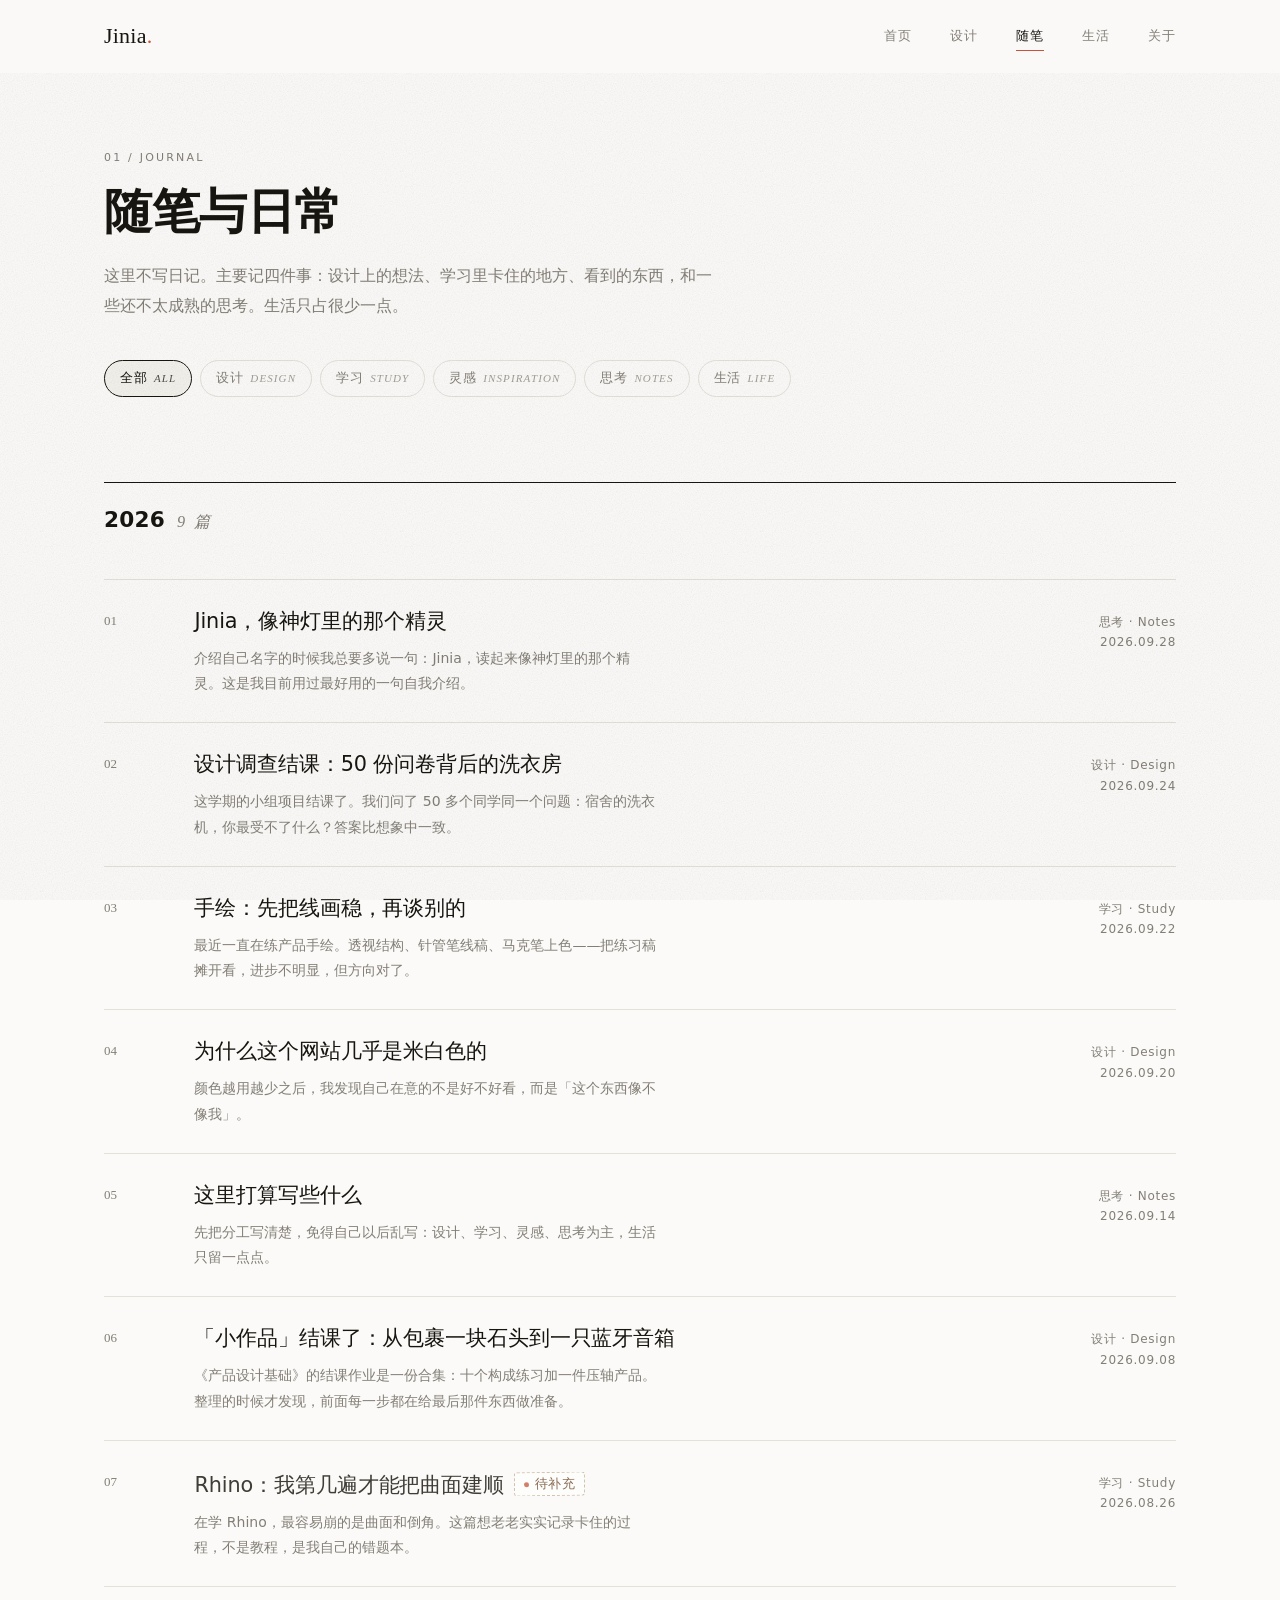
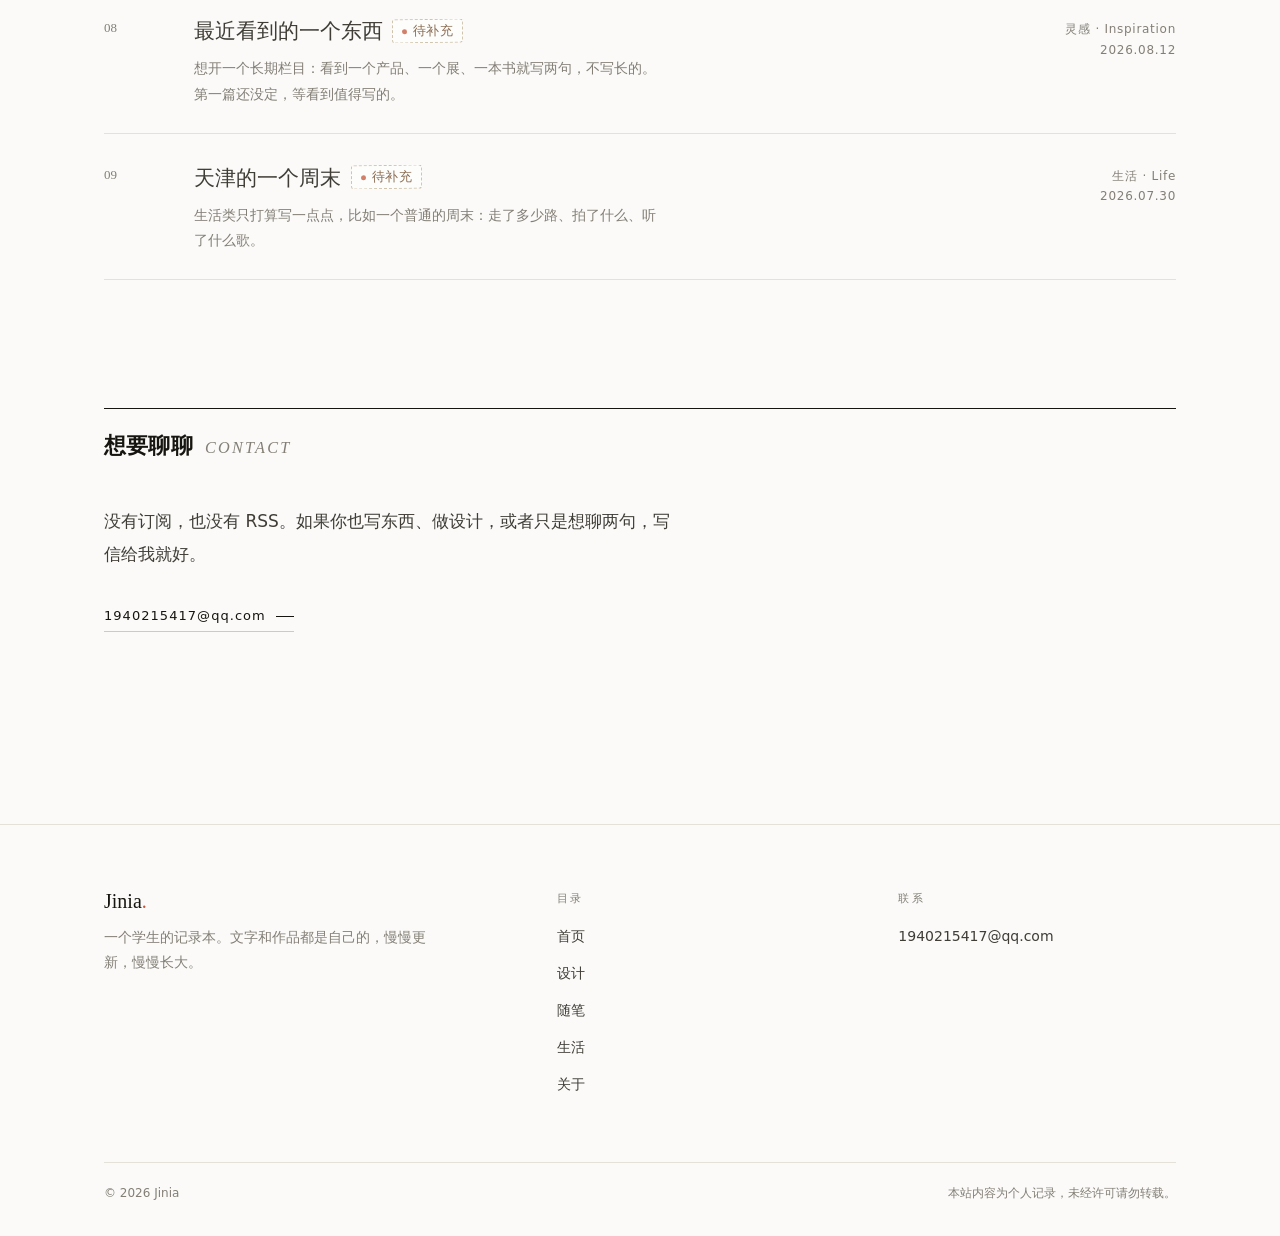
==== blog.html @ 542b67f6 "初始化：个人网站（庞津 / Jinia）—— 7 个页面 + 样式 + 脚本 + 图片资源" ====
<!DOCTYPE html>
<html lang="zh-CN">
<head>
<meta charset="utf-8">
<meta name="viewport" content="width=device-width, initial-scale=1">
<title>随笔 · Jinia</title>
<meta name="description" content="随笔不写日记：设计、学习、灵感、思考为主，生活只留一点点。">
<link rel="icon" href="data:image/svg+xml,%3Csvg xmlns='http://www.w3.org/2000/svg' viewBox='0 0 32 32'%3E%3Crect width='32' height='32' fill='%23fbfaf8'/%3E%3Cpath d='M16 4 L27 19 H5 Z' fill='%2316150f'/%3E%3Crect x='14.5' y='17' width='3' height='11' fill='%2316150f'/%3E%3C/svg%3E">
<link rel="stylesheet" href="assets/css/style.css">
<script>document.documentElement.className += ' js';</script>
</head>
<body>

<a class="skip" href="#main">跳到主要内容</a>
<script src="assets/js/art.js"></script>

<header class="hdr" id="hdr">
  <div class="wrap hdr__in">
    <a class="brand" href="index.html"><span data-site="name">Jinia</span><span class="brand__dot">.</span></a>
    <nav class="nav" aria-label="主导航">
      <a href="index.html">首页</a>
      <a href="design.html">设计</a>
      <a href="blog.html">随笔</a>
      <a href="life.html">生活</a>
      <a href="about.html">关于</a>
    </nav>
    <button class="burger" id="burger" type="button" aria-label="打开菜单" aria-expanded="false" aria-controls="menu"><i></i></button>
  </div>
</header>

<div class="menu" id="menu" data-open="false" role="dialog" aria-modal="true" aria-label="导航">
  <nav class="menu__nav">
    <a href="index.html">首页<span>Home</span></a>
    <a href="design.html">设计<span>Design</span></a>
    <a href="blog.html">随笔<span>Journal</span></a>
    <a href="life.html">生活<span>Life</span></a>
    <a href="about.html">关于<span>About</span></a>
  </nav>
  <div class="menu__foot">
    <a data-mail href="#">1940215417@qq.com</a>
  </div>
</div>

<main id="main">

  <section class="wrap phead">
    <p class="eyebrow">01 / Journal</p>
    <h1 class="phead__t">随笔与日常</h1>
    <p class="phead__d">这里不写日记。主要记四件事：设计上的想法、学习里卡住的地方、看到的东西，和一些还不太成熟的思考。生活只占很少一点。</p>
  </section>

  <div class="wrap">
    <div class="filters" id="blogFilters" role="group" aria-label="按分类筛选"></div>
    <div id="blogHost"></div>
  </div>

  <section class="wrap sec">
    <div class="sec__head">
      <h2 class="sec__title">想要聊聊<span>Contact</span></h2>
    </div>
    <div class="stack">
      <p class="lead">没有订阅，也没有 RSS。如果你也写东西、做设计，或者只是想聊两句，写信给我就好。</p>
      <p><a class="tlink" data-mail href="#">1940215417@qq.com</a></p>
    </div>
  </section>

</main>

<footer class="ftr">
  <div class="wrap">
    <div class="ftr__top">
      <div>
        <p class="ftr__name"><span data-site="name">Jinia</span><em>.</em></p>
        <p class="ftr__line" data-site="footerLine"></p>
      </div>
      <div class="ftr__nav">
        <p class="ftr__h">目录</p>
        <ul>
          <li><a href="index.html">首页</a></li>
          <li><a href="design.html">设计</a></li>
          <li><a href="blog.html">随笔</a></li>
          <li><a href="life.html">生活</a></li>
          <li><a href="about.html">关于</a></li>
        </ul>
      </div>
      <div class="ftr__contact">
        <p class="ftr__h">联系</p>
        <a data-mail href="#">1940215417@qq.com</a>
      </div>
    </div>
    <div class="ftr__bottom">
      <span>© <span data-year>2026</span> <span data-site="name">Jinia</span></span>
      <span data-site="copyright"></span>
    </div>
  </div>
</footer>

<div class="lb" id="lightbox" data-open="false" role="dialog" aria-modal="true" aria-label="图片查看">
  <button class="lb__x" id="lbClose" type="button" aria-label="关闭">×</button>
  <div class="lb__stage" id="lbStage"></div>
  <p class="lb__cap" id="lbCap"></p>
</div>

<script src="assets/js/site.js"></script>
<script src="assets/js/main.js"></script>
</body>
</html>
---- assets/css/style.css ----
/* ============================================================
   Personal site — minimal editorial
   01 tokens / 02 base / 03 layout / 04 header / 05 footer
   06 hero / 07 sections / 08 lists & cards / 09 article
   10 pages (life / design / about) / 11 overlays / 12 motion
   ============================================================ */

/* ---------- 01 tokens ---------- */
:root {
  --paper: #fbfaf8;
  --paper-2: #f3f1ec;
  --paper-3: #e9e6df;
  --ink: #16150f;
  --ink-2: #3f3d36;
  --muted: #837f76;
  --line: #e4e1d9;
  --line-2: #cecac0;
  --accent: #c4553a;

  --sans: system-ui, -apple-system, "PingFang SC", "Hiragino Sans GB",
    "Microsoft YaHei", "Noto Sans SC", "Segoe UI", Roboto, sans-serif;
  --serif: "Iowan Old Style", "Palatino Linotype", Palatino, Georgia,
    "Songti SC", "Source Han Serif SC", "Times New Roman", serif;
  /* 手写感的字：优先系统里的楷体 / 行楷，不加载外部字体 */
  --hand: "Xingkai SC", "STXingkai", "华文行楷", "Kaiti SC", "STKaiti",
    "KaiTi", "楷体", "AR PL UKai CN", cursive;

  --tape: rgba(214, 204, 182, 0.62);
  --warm: #8a6a4f;

  --wrap: 1200px;
  --pad: clamp(20px, 5vw, 64px);
  --hdr-h: 72px;

  --ease: cubic-bezier(0.22, 0.61, 0.36, 1);
}

/* ---------- 02 base ---------- */
*,
*::before,
*::after { box-sizing: border-box; }

html {
  -webkit-text-size-adjust: 100%;
  scroll-behavior: smooth;
}

body {
  margin: 0;
  background: var(--paper);
  color: var(--ink);
  font-family: var(--sans);
  font-size: 16px;
  line-height: 1.75;
  -webkit-font-smoothing: antialiased;
  text-rendering: optimizeLegibility;
}

h1, h2, h3, h4, p, figure, blockquote, dl, dd { margin: 0; }
ul, ol { margin: 0; padding: 0; list-style: none; }
img, svg { display: block; max-width: 100%; }

a { color: inherit; text-decoration: none; }

button {
  font: inherit;
  color: inherit;
  background: none;
  border: 0;
  padding: 0;
  cursor: pointer;
}

/* 纸张颗粒：铺在最上面一层，纯装饰，不挡点击 */
body::after {
  content: "";
  position: fixed;
  inset: 0;
  z-index: 1;
  pointer-events: none;
  opacity: 0.42;
  mix-blend-mode: multiply;
  background-image: url("data:image/svg+xml,%3Csvg xmlns='http://www.w3.org/2000/svg' width='180' height='180'%3E%3Cfilter id='g'%3E%3CfeTurbulence type='fractalNoise' baseFrequency='0.9' numOctaves='3' stitchTiles='stitch'/%3E%3CfeColorMatrix type='saturate' values='0'/%3E%3C/filter%3E%3Crect width='180' height='180' filter='url(%23g)' opacity='0.38'/%3E%3C/svg%3E");
}

::selection { background: var(--accent); color: #fff; }

:focus-visible {
  outline: 2px solid var(--accent);
  outline-offset: 3px;
}

.sr-only {
  position: absolute;
  width: 1px; height: 1px;
  padding: 0; margin: -1px;
  overflow: hidden;
  clip: rect(0 0 0 0);
  white-space: nowrap;
  border: 0;
}

.skip {
  position: absolute;
  left: 16px; top: -60px;
  z-index: 100;
  background: var(--ink);
  color: var(--paper);
  padding: 10px 16px;
  font-size: 0.8125rem;
  transition: top 0.2s var(--ease);
}
.skip:focus { top: 12px; }

/* ---------- 03 layout ---------- */
.wrap {
  width: 100%;
  max-width: var(--wrap);
  margin-inline: auto;
  padding-inline: var(--pad);
}

.eyebrow {
  font-size: 0.6875rem;
  line-height: 1.4;
  letter-spacing: 0.2em;
  text-transform: uppercase;
  color: var(--muted);
}

.rule {
  height: 1px;
  background: var(--line);
  border: 0;
  margin: 0;
}

.lead {
  font-size: 1.0625rem;
  line-height: 1.95;
  color: var(--ink-2);
  max-width: 34em;
  text-wrap: pretty;
}

/* text link with arrow */
.tlink {
  display: inline-flex;
  align-items: center;
  gap: 10px;
  font-size: 0.8125rem;
  letter-spacing: 0.08em;
  color: var(--ink);
  padding-bottom: 3px;
  border-bottom: 1px solid var(--line-2);
  transition: border-color 0.3s var(--ease), color 0.3s var(--ease);
}
.tlink::after {
  content: "";
  width: 18px; height: 1px;
  background: currentColor;
  transform-origin: left;
  transition: transform 0.35s var(--ease);
}
.tlink:hover { border-color: var(--accent); color: var(--accent); }
.tlink:hover::after { transform: scaleX(1.5); }

.tlink--quiet { color: var(--muted); border-bottom-color: transparent; }
.tlink--quiet:hover { color: var(--accent); }

/* ---------- 04 header ---------- */
.hdr {
  position: sticky;
  top: 0;
  z-index: 60;
  background: rgba(251, 250, 248, 0.86);
  -webkit-backdrop-filter: saturate(160%) blur(14px);
  backdrop-filter: saturate(160%) blur(14px);
  border-bottom: 1px solid transparent;
  transition: border-color 0.35s var(--ease);
}
.hdr[data-scrolled="true"] { border-bottom-color: var(--line); }

.hdr__in {
  display: flex;
  align-items: center;
  justify-content: space-between;
  gap: 24px;
  height: var(--hdr-h);
}

.brand {
  font-family: var(--serif);
  font-size: 1.375rem;
  line-height: 1;
  letter-spacing: 0.01em;
  white-space: nowrap;
}
.brand__dot { color: var(--accent); }

.nav { display: flex; align-items: center; gap: clamp(18px, 3vw, 38px); }

.nav a {
  position: relative;
  font-size: 0.8125rem;
  letter-spacing: 0.08em;
  color: var(--muted);
  padding-block: 6px;
  transition: color 0.3s var(--ease);
}
.nav a::after {
  content: "";
  position: absolute;
  left: 0; right: 0; bottom: 2px;
  height: 1px;
  background: var(--accent);
  transform: scaleX(0);
  transform-origin: left;
  transition: transform 0.4s var(--ease);
}
.nav a:hover { color: var(--ink); }
.nav a:hover::after { transform: scaleX(1); }
.nav a[aria-current="page"] { color: var(--ink); }
.nav a[aria-current="page"]::after { transform: scaleX(1); }

.burger {
  display: none;
  width: 44px; height: 44px;
  margin-right: -10px;
  align-items: center;
  justify-content: center;
}
.burger i {
  position: relative;
  display: block;
  width: 20px; height: 1px;
  background: var(--ink);
  transition: transform 0.4s var(--ease), opacity 0.3s var(--ease);
}
.burger i::before,
.burger i::after {
  content: "";
  position: absolute;
  left: 0;
  width: 20px; height: 1px;
  background: var(--ink);
  transition: transform 0.4s var(--ease);
}
.burger i::before { top: -6px; }
.burger i::after { top: 6px; }
.burger[aria-expanded="true"] i { background: transparent; }
.burger[aria-expanded="true"] i::before { transform: translateY(6px) rotate(45deg); }
.burger[aria-expanded="true"] i::after { transform: translateY(-6px) rotate(-45deg); }

/* mobile menu */
.menu {
  position: fixed;
  inset: 0;
  z-index: 55;
  background: var(--paper);
  padding: calc(var(--hdr-h) + 24px) var(--pad) 40px;
  display: flex;
  flex-direction: column;
  justify-content: space-between;
  opacity: 0;
  visibility: hidden;
  transition: opacity 0.35s var(--ease), visibility 0.35s var(--ease);
}
.menu[data-open="true"] { opacity: 1; visibility: visible; }

.menu__nav { display: flex; flex-direction: column; }
.menu__nav a {
  display: flex;
  align-items: baseline;
  justify-content: space-between;
  gap: 16px;
  padding-block: 18px;
  border-bottom: 1px solid var(--line);
  font-size: 1.5rem;
  letter-spacing: 0.02em;
  transform: translateY(12px);
  opacity: 0;
}
.menu[data-open="true"] .menu__nav a {
  animation: menuIn 0.5s var(--ease) forwards;
}
.menu[data-open="true"] .menu__nav a:nth-child(1) { animation-delay: 0.05s; }
.menu[data-open="true"] .menu__nav a:nth-child(2) { animation-delay: 0.1s; }
.menu[data-open="true"] .menu__nav a:nth-child(3) { animation-delay: 0.15s; }
.menu[data-open="true"] .menu__nav a:nth-child(4) { animation-delay: 0.2s; }
.menu[data-open="true"] .menu__nav a:nth-child(5) { animation-delay: 0.25s; }
@keyframes menuIn { to { transform: none; opacity: 1; } }

.menu__nav span {
  font-family: var(--serif);
  font-size: 0.8125rem;
  letter-spacing: 0.14em;
  text-transform: uppercase;
  color: var(--muted);
}
.menu__foot {
  display: flex;
  flex-wrap: wrap;
  gap: 8px 20px;
  font-size: 0.8125rem;
  color: var(--muted);
}
.menu__foot a { border-bottom: 1px solid var(--line-2); }

body[data-lock="true"] { overflow: hidden; }

/* ---------- 05 footer ---------- */
.ftr {
  margin-top: clamp(64px, 9vw, 128px);
  border-top: 1px solid var(--line);
  padding-block: clamp(40px, 5vw, 64px) 32px;
}
.ftr__top {
  display: grid;
  grid-template-columns: 1.4fr 1fr 1fr;
  gap: clamp(28px, 5vw, 64px);
}
.ftr__name {
  font-family: var(--serif);
  font-size: 1.25rem;
  line-height: 1.2;
}
.ftr__name em { color: var(--accent); font-style: normal; }
.ftr__line {
  margin-top: 12px;
  font-size: 0.875rem;
  line-height: 1.8;
  color: var(--muted);
  max-width: 24em;
}
.ftr__h {
  font-size: 0.6875rem;
  letter-spacing: 0.2em;
  text-transform: uppercase;
  color: var(--muted);
  margin-bottom: 14px;
}
.ftr__nav ul { display: flex; flex-direction: column; gap: 9px; }
.ftr__nav a,
.ftr__contact a {
  font-size: 0.875rem;
  color: var(--ink-2);
  transition: color 0.3s var(--ease);
}
.ftr__nav a:hover,
.ftr__contact a:hover { color: var(--accent); }
.ftr__bottom {
  display: flex;
  flex-wrap: wrap;
  justify-content: space-between;
  gap: 8px 24px;
  margin-top: clamp(36px, 5vw, 64px);
  padding-top: 20px;
  border-top: 1px solid var(--line);
  font-size: 0.75rem;
  color: var(--muted);
}

/* ---------- 06 hero ---------- */
.hero {
  display: grid;
  grid-template-columns: minmax(0, 1fr) minmax(0, 1.06fr);
  gap: clamp(28px, 5vw, 76px);
  align-items: end;
  padding-block: clamp(36px, 6vw, 84px) clamp(40px, 6vw, 76px);
}
.hero__text { padding-bottom: clamp(0px, 2vw, 20px); }
.hero__title {
  margin-top: 20px;
  font-size: clamp(1.85rem, 4.4vw, 3.15rem);
  font-weight: 600;
  line-height: 1.22;
  letter-spacing: -0.01em;
  text-wrap: balance;
}
.hero__title em {
  font-family: var(--serif);
  font-style: italic;
  font-weight: 400;
  color: var(--accent);
}
.hero__intro { margin-top: 24px; }
.hero__meta {
  display: flex;
  flex-wrap: wrap;
  align-items: center;
  gap: 8px 14px;
  margin-top: 24px;
  font-size: 0.75rem;
  letter-spacing: 0.1em;
  color: var(--muted);
}
.hero__meta i {
  width: 3px; height: 3px;
  background: var(--line-2);
  border-radius: 50%;
}
.hero__acts { display: flex; flex-wrap: wrap; gap: 14px 28px; margin-top: 34px; }

.hero__fig { position: relative; }
.frame {
  position: relative;
  overflow: hidden;
  background: #efece3;
}
.frame--45 { aspect-ratio: 4 / 5; }
.frame--43 { aspect-ratio: 4 / 3; }
.frame--32 { aspect-ratio: 3 / 2; }
.frame--11 { aspect-ratio: 1 / 1; }
.frame--wide { aspect-ratio: 16 / 6; }
.frame--169 { aspect-ratio: 16 / 9; }
.frame--21 { aspect-ratio: 2 / 1; }
.frame--34 { aspect-ratio: 3 / 4; }
.frame--57 { aspect-ratio: 9 / 16; }
.two--single { grid-template-columns: minmax(0, 1fr); }
.frame .art { width: 100%; height: 100%; }
.frame img { display: block; width: 100%; height: 100%; object-fit: cover; }

.cap {
  display: flex;
  justify-content: space-between;
  gap: 16px;
  margin-top: 12px;
  font-size: 0.75rem;
  line-height: 1.6;
  color: var(--muted);
  letter-spacing: 0.02em;
}
.cap b { font-weight: 400; font-family: var(--serif); }

/* statement band */
.band {
  margin-top: clamp(48px, 7vw, 104px);
  border-top: 1px solid var(--line);
  border-bottom: 1px solid var(--line);
  padding-block: clamp(36px, 5vw, 64px);
}
.band blockquote {
  max-width: 40ch;
  font-size: clamp(1.15rem, 2.3vw, 1.6rem);
  line-height: 1.65;
  letter-spacing: -0.005em;
  text-wrap: balance;
}
.band blockquote i {
  font-family: var(--serif);
  font-style: italic;
  color: var(--accent);
}
.band figcaption {
  margin-top: 20px;
  font-size: 0.75rem;
  letter-spacing: 0.14em;
  text-transform: uppercase;
  color: var(--muted);
}

/* ---------- 07 sections ---------- */
.sec { padding-block: clamp(44px, 6vw, 88px); }
.sec--tight { padding-block: clamp(32px, 4vw, 56px); }

.sec__head {
  display: flex;
  align-items: baseline;
  justify-content: space-between;
  gap: 20px;
  padding-top: 18px;
  border-top: 1px solid var(--ink);
  margin-bottom: clamp(22px, 3.5vw, 40px);
}
.sec__title {
  display: flex;
  align-items: baseline;
  gap: 12px;
  font-size: clamp(1.05rem, 1.9vw, 1.35rem);
  font-weight: 600;
  letter-spacing: 0.01em;
}
.sec__title span {
  font-family: var(--serif);
  font-size: 0.75em;
  font-weight: 400;
  font-style: italic;
  letter-spacing: 0.14em;
  text-transform: uppercase;
  color: var(--muted);
}
.sec__note { font-size: 0.8125rem; color: var(--muted); }

/* ---------- 08 lists & cards ---------- */
.plist { border-top: 1px solid var(--line); }

.pitem {
  display: grid;
  grid-template-columns: 52px minmax(0, 1fr) auto;
  gap: clamp(14px, 3vw, 40px);
  align-items: start;
  padding-block: clamp(18px, 2.4vw, 26px);
  border-bottom: 1px solid var(--line);
  transition: opacity 0.3s var(--ease);
}
.pitem:hover { opacity: 0.72; }
.pitem__n {
  font-family: var(--serif);
  font-size: 0.8125rem;
  color: var(--muted);
  padding-top: 4px;
}
.pitem__t {
  display: block;
  font-size: clamp(1.02rem, 1.9vw, 1.3rem);
  line-height: 1.45;
  letter-spacing: -0.005em;
}
.pitem__e {
  display: block;
  margin-top: 10px;
  font-size: 0.875rem;
  line-height: 1.8;
  color: var(--muted);
  max-width: 52ch;
}
.pitem__m {
  display: block;
  padding-top: 6px;
  font-size: 0.75rem;
  line-height: 1.7;
  letter-spacing: 0.06em;
  color: var(--muted);
  white-space: nowrap;
  text-align: right;
}
.pitem__tag { display: block; }

/* 简单条目列表（在做的 / 现在） */
.notes { border-top: 1px solid var(--line); }
.notes li {
  padding-block: clamp(14px, 2vw, 20px);
  border-bottom: 1px solid var(--line);
  font-size: 0.9375rem;
  line-height: 1.8;
  color: var(--muted);
}
.notes li strong {
  display: block;
  margin-bottom: 5px;
  font-weight: 500;
  color: var(--ink);
}
.notes li em {
  font-family: var(--serif);
  font-style: normal;
  color: var(--muted);
}

/* works grid */
.wgrid {
  display: grid;
  grid-template-columns: repeat(3, minmax(0, 1fr));
  gap: clamp(22px, 3vw, 44px) clamp(18px, 2.4vw, 32px);
}
.wgrid--2 { grid-template-columns: repeat(2, minmax(0, 1fr)); }

.wcard { display: block; }
.wcard .frame { transition: background-color 0.4s var(--ease); }
.wcard .art { transition: transform 0.9s var(--ease); }
.wcard:hover .art { transform: scale(1.035); }
.wcard__idx {
  display: flex;
  align-items: baseline;
  justify-content: space-between;
  gap: 12px;
  margin-top: 14px;
  font-size: 0.75rem;
  letter-spacing: 0.08em;
  color: var(--muted);
}
.wcard__idx b { font-family: var(--serif); font-weight: 400; color: var(--ink-2); }
.wcard__t {
  margin-top: 6px;
  font-size: 1rem;
  font-weight: 500;
  line-height: 1.5;
  letter-spacing: -0.005em;
}
.wcard__d {
  margin-top: 8px;
  font-size: 0.8125rem;
  line-height: 1.75;
  color: var(--muted);
}

/* trip cards */
.trips {
  display: grid;
  grid-template-columns: repeat(3, minmax(0, 1fr));
  gap: clamp(22px, 3vw, 40px);
}
.trip__meta {
  display: flex;
  align-items: baseline;
  justify-content: space-between;
  gap: 12px;
  margin-top: 14px;
}
.trip__place { font-size: 1.05rem; font-weight: 500; }
.trip__date {
  font-family: var(--serif);
  font-size: 0.8125rem;
  color: var(--muted);
}
.trip__d {
  margin-top: 8px;
  font-size: 0.8125rem;
  line-height: 1.75;
  color: var(--muted);
}

/* photo wall */
.pgrid {
  display: grid;
  grid-template-columns: repeat(12, minmax(0, 1fr));
  gap: clamp(10px, 1.4vw, 18px);
}
.pgrid > * { grid-column: span 4; }
.pgrid > .c6 { grid-column: span 6; }
.pgrid > .c8 { grid-column: span 8; }
.pgrid > .c5 { grid-column: span 5; }
.pgrid > .c7 { grid-column: span 7; }
.pgrid > .c3 { grid-column: span 3; }
.pgrid > .c9 { grid-column: span 9; }

.ph { display: block; text-align: left; width: 100%; }
.ph .frame { cursor: zoom-in; }
.ph .art { transition: transform 0.9s var(--ease); }
.ph:hover .art { transform: scale(1.04); }
.ph__cap {
  margin-top: 9px;
  font-size: 0.75rem;
  line-height: 1.6;
  color: var(--muted);
}
.ph__cap b {
  font-family: var(--serif);
  font-weight: 400;
  color: var(--ink-2);
  margin-right: 8px;
}

/* vlogs */
.vgrid {
  display: grid;
  grid-template-columns: repeat(3, minmax(0, 1fr));
  gap: clamp(22px, 3vw, 40px);
}
.vcard { display: block; text-align: left; width: 100%; }
.vcard .frame { cursor: pointer; }
.vcard__play {
  position: absolute;
  inset: 0;
  display: grid;
  place-items: center;
}
.vcard__play span {
  width: 54px; height: 54px;
  border: 1px solid var(--ink);
  border-radius: 50%;
  display: grid;
  place-items: center;
  background: rgba(251, 250, 248, 0.7);
  transition: background-color 0.35s var(--ease), transform 0.35s var(--ease);
}
.vcard__play span::after {
  content: "";
  width: 0; height: 0;
  margin-left: 3px;
  border-left: 9px solid var(--ink);
  border-top: 6px solid transparent;
  border-bottom: 6px solid transparent;
}
.vcard:hover .vcard__play span {
  background: var(--accent);
  border-color: var(--accent);
  transform: scale(1.06);
}
.vcard:hover .vcard__play span::after { border-left-color: #fff; }
.vcard__dur {
  position: absolute;
  right: 12px; bottom: 12px;
  padding: 3px 8px;
  background: rgba(22, 21, 15, 0.75);
  color: #fff;
  font-size: 0.6875rem;
  letter-spacing: 0.06em;
  font-family: var(--serif);
}

/* plain rows (about / design extras) */
.rows { border-top: 1px solid var(--line); }
.row {
  display: grid;
  grid-template-columns: 132px minmax(0, 1fr);
  gap: clamp(14px, 3vw, 40px);
  padding-block: clamp(16px, 2.2vw, 22px);
  border-bottom: 1px solid var(--line);
}
.row__k {
  font-size: 0.75rem;
  letter-spacing: 0.12em;
  text-transform: uppercase;
  color: var(--muted);
  padding-top: 4px;
}
.row__v { font-size: 0.9375rem; line-height: 1.85; color: var(--ink-2); }
.row__v strong { font-weight: 500; color: var(--ink); }
.row__v em { font-family: var(--serif); font-style: normal; color: var(--muted); }

.chips { display: flex; flex-wrap: wrap; gap: 8px; }
.chips li {
  font-size: 0.75rem;
  letter-spacing: 0.04em;
  color: var(--ink-2);
  border: 1px solid var(--line-2);
  padding: 5px 12px;
  border-radius: 999px;
}

.stack > * + * { margin-top: 30px; }

/* ---------- 09 page head & article ---------- */
.phead { padding-block: clamp(40px, 6vw, 84px) clamp(24px, 3vw, 40px); }
.phead__t {
  margin-top: 18px;
  font-size: clamp(1.9rem, 4.6vw, 3rem);
  font-weight: 600;
  line-height: 1.2;
  letter-spacing: -0.01em;
  text-wrap: balance;
}
.phead__d {
  margin-top: 20px;
  max-width: 38em;
  font-size: 1rem;
  line-height: 1.9;
  color: var(--muted);
  text-wrap: pretty;
}

.article { max-width: 44rem; margin-inline: auto; }
.article__head {
  padding-top: clamp(28px, 4vw, 44px);
  padding-bottom: clamp(24px, 3vw, 36px);
  border-bottom: 1px solid var(--line);
  margin-bottom: clamp(28px, 4vw, 44px);
}
.article__t {
  margin-top: 16px;
  font-size: clamp(1.6rem, 3.6vw, 2.35rem);
  font-weight: 600;
  line-height: 1.28;
  letter-spacing: -0.01em;
  text-wrap: balance;
}
.article__meta {
  display: flex;
  flex-wrap: wrap;
  gap: 8px 16px;
  margin-top: 18px;
  font-size: 0.75rem;
  letter-spacing: 0.08em;
  color: var(--muted);
}
.body p {
  margin-bottom: 1.6em;
  font-size: 1.0625rem;
  line-height: 2;
  color: var(--ink-2);
  text-wrap: pretty;
}
.body h2 {
  margin: 2.2em 0 1em;
  font-size: 1.125rem;
  font-weight: 600;
  letter-spacing: 0.01em;
  color: var(--ink);
}
.body h2::before {
  content: "";
  display: block;
  width: 28px;
  height: 1px;
  background: var(--accent);
  margin-bottom: 14px;
}
.body blockquote {
  margin: 2em 0;
  padding-left: 22px;
  border-left: 1px solid var(--line-2);
  font-family: var(--serif);
  font-size: 1.0625rem;
  line-height: 1.95;
  color: var(--ink);
}
.article__foot {
  margin-top: clamp(40px, 5vw, 64px);
  padding-top: 22px;
  border-top: 1px solid var(--line);
  display: flex;
  justify-content: space-between;
  gap: 20px;
}

/* ---------- 10 life / design / about extras ---------- */
.two {
  display: grid;
  grid-template-columns: minmax(0, 0.92fr) minmax(0, 1fr);
  gap: clamp(28px, 5vw, 72px);
  align-items: start;
}
.about__body > * + * { margin-top: 24px; }
.about__meta { display: flex; flex-direction: column; gap: 2px; }
.about__meta div {
  display: grid;
  grid-template-columns: 92px minmax(0, 1fr);
  gap: 14px;
  padding-block: 12px;
  border-bottom: 1px solid var(--line);
  font-size: 0.875rem;
}
.about__meta dt {
  font-size: 0.6875rem;
  letter-spacing: 0.16em;
  text-transform: uppercase;
  color: var(--muted);
  padding-top: 3px;
}
.about__meta dd { color: var(--ink-2); }

.tl { border-top: 1px solid var(--line); }
.tl li {
  display: grid;
  grid-template-columns: 92px minmax(0, 1fr);
  gap: clamp(14px, 3vw, 36px);
  padding-block: clamp(14px, 2vw, 20px);
  border-bottom: 1px solid var(--line);
}
.tl b {
  font-family: var(--serif);
  font-weight: 400;
  font-size: 0.8125rem;
  color: var(--muted);
  padding-top: 4px;
}
.tl p { font-size: 0.9375rem; line-height: 1.8; color: var(--ink-2); }
.tl p span { display: block; color: var(--muted); font-size: 0.8125rem; margin-top: 4px; }

/* ---------- 11 overlays ---------- */
.lb {
  position: fixed;
  inset: 0;
  z-index: 80;
  display: flex;
  flex-direction: column;
  align-items: center;
  justify-content: center;
  gap: 20px;
  padding: clamp(20px, 5vw, 64px);
  background: rgba(251, 250, 248, 0.97);
  -webkit-backdrop-filter: blur(10px);
  backdrop-filter: blur(10px);
  opacity: 0;
  visibility: hidden;
  transition: opacity 0.35s var(--ease), visibility 0.35s var(--ease);
}
.lb[data-open="true"] { opacity: 1; visibility: visible; }
.lb__stage {
  width: min(100%, 860px);
  background: #efece3;
  aspect-ratio: 4 / 3;
  transform: scale(0.98);
  transition: transform 0.45s var(--ease);
}
.lb[data-open="true"] .lb__stage { transform: none; }
.lb__stage .art { width: 100%; height: 100%; }
.lb__stage img { display: block; width: 100%; height: 100%; object-fit: contain; }
.lb__cap {
  display: flex;
  align-items: baseline;
  gap: 12px;
  font-size: 0.8125rem;
  color: var(--muted);
}
.lb__cap b { font-family: var(--serif); font-weight: 400; color: var(--ink); }
.lb__x {
  position: absolute;
  top: clamp(16px, 3vw, 32px);
  right: clamp(16px, 3vw, 32px);
  width: 44px; height: 44px;
  display: grid;
  place-items: center;
  font-size: 1.125rem;
  line-height: 1;
  color: var(--muted);
  border: 1px solid var(--line-2);
  border-radius: 50%;
  transition: color 0.3s var(--ease), border-color 0.3s var(--ease);
}
.lb__x:hover { color: var(--accent); border-color: var(--accent); }

/* ---------- 11.5 手写感 / 胶带 / 待补充 ---------- */
.hand,
.signature {
  font-family: var(--hand);
  font-weight: 400;
}

.signature {
  font-size: 1.375rem;
  line-height: 1.5;
  color: var(--ink-2);
}
.signature em { font-style: normal; color: var(--muted); font-size: 0.875rem; }

/* 「待补充」：全站统一的留白标记，做成便签的样子 */
.todo {
  display: inline-flex;
  align-items: center;
  gap: 6px;
  font-family: var(--hand);
  font-size: 0.8125rem;
  line-height: 1.4;
  letter-spacing: 0.02em;
  color: var(--warm);
  background: rgba(255, 255, 255, 0.5);
  border: 1px dashed #cfc3a9;
  border-radius: 3px;
  padding: 2px 9px;
  transform: rotate(-0.7deg);
  white-space: nowrap;
}
.todo::before {
  content: "";
  width: 5px; height: 5px;
  border-radius: 50%;
  background: var(--accent);
  opacity: 0.75;
}
a.todo { text-decoration: none; }

/* 胶带 */
.tape {
  position: absolute;
  z-index: 3;
  width: 96px; height: 26px;
  background-image:
    repeating-linear-gradient(90deg, rgba(255, 255, 255, 0.22) 0 1px, transparent 1px 6px),
    linear-gradient(180deg, rgba(222, 213, 194, 0.75), rgba(206, 196, 174, 0.62));
  -webkit-mask-image: linear-gradient(90deg, transparent, #000 7%, #000 93%, transparent);
  mask-image: linear-gradient(90deg, transparent, #000 7%, #000 93%, transparent);
  transform: rotate(-4deg);
  pointer-events: none;
}
.tape--tl { top: -11px; left: 18px; }
.tape--tr { top: -11px; right: 18px; transform: rotate(4deg); }

/* 图上的占位标记 */
.frame__tag {
  position: absolute;
  left: 10px; bottom: 10px;
  z-index: 2;
  font-family: var(--hand);
  font-size: 0.75rem;
  line-height: 1.4;
  color: var(--warm);
  background: rgba(251, 250, 248, 0.86);
  border: 1px dashed #cfc3a9;
  padding: 2px 8px;
  pointer-events: none;
}

/* 首页信息条 */
.facts {
  display: grid;
  grid-template-columns: repeat(4, minmax(0, 1fr));
  gap: 18px clamp(16px, 3vw, 40px);
  border-top: 1px solid var(--line);
  padding-top: 22px;
}
.fact { display: flex; flex-direction: column; gap: 7px; }
.fact__k {
  font-size: 0.6875rem;
  letter-spacing: 0.16em;
  text-transform: uppercase;
  color: var(--muted);
}
.fact__v { font-size: 0.875rem; line-height: 1.7; color: var(--ink-2); }

/* 随笔：分类筛选 */
.filters {
  display: flex;
  flex-wrap: wrap;
  gap: 8px;
  margin-bottom: clamp(20px, 3vw, 34px);
}
.filters button {
  display: inline-flex;
  align-items: baseline;
  gap: 7px;
  font-size: 0.8125rem;
  letter-spacing: 0.04em;
  color: var(--muted);
  border: 1px solid var(--line);
  border-radius: 999px;
  padding: 6px 15px;
  transition: color 0.3s var(--ease), border-color 0.3s var(--ease),
    background-color 0.3s var(--ease);
}
.filters button i {
  font-family: var(--serif);
  font-style: italic;
  font-size: 0.6875rem;
  letter-spacing: 0.1em;
  text-transform: uppercase;
  opacity: 0.75;
}
.filters button:hover { color: var(--ink); border-color: var(--line-2); }
.filters button[aria-pressed="true"] {
  color: var(--ink);
  border-color: var(--ink);
  background: var(--paper-2);
}

.empty {
  padding: 34px 0;
  font-size: 0.9375rem;
  color: var(--muted);
  display: flex;
  align-items: center;
  gap: 12px;
  flex-wrap: wrap;
}

.pitem--draft .pitem__t { color: var(--ink-2); }
.pitem__flag { margin-left: 10px; vertical-align: 3px; display: inline-block; transform: translateY(-2px); }

/* 关于页：个人档案卡 */
.archive {
  display: grid;
  grid-template-columns: repeat(3, minmax(0, 1fr));
  gap: clamp(16px, 2.4vw, 28px);
}
.acard {
  position: relative;
  background: var(--paper-2);
  border: 1px solid var(--line);
  padding: clamp(22px, 2.6vw, 32px);
  margin-top: 12px;
}
.acard__en {
  font-family: var(--serif);
  font-style: italic;
  font-size: 0.6875rem;
  letter-spacing: 0.12em;
  text-transform: uppercase;
  color: var(--muted);
}
.acard__k {
  margin-top: 16px;
  font-size: 0.6875rem;
  letter-spacing: 0.16em;
  text-transform: uppercase;
  color: var(--muted);
}
.acard__t {
  margin-top: 8px;
  font-size: 1.0625rem;
  font-weight: 600;
  line-height: 1.5;
}
.acard__n {
  margin-top: 12px;
  font-size: 0.8125rem;
  line-height: 1.85;
  color: var(--muted);
}
.acard--fun { transform: rotate(-0.6deg); }

/* 生活页：碎片便签 */
.moments {
  display: grid;
  grid-template-columns: repeat(3, minmax(0, 1fr));
  gap: clamp(18px, 2.6vw, 30px);
}
.mcard {
  position: relative;
  background: var(--paper-2);
  border: 1px solid var(--line);
  padding: clamp(22px, 2.6vw, 30px) clamp(20px, 2.4vw, 26px);
  min-height: 168px;
  display: flex;
  flex-direction: column;
  justify-content: space-between;
  gap: 18px;
}
.mcard p:first-child {
  font-family: var(--hand);
  font-size: 1rem;
  line-height: 1.95;
  color: var(--ink-2);
}
.mcard__d {
  font-size: 0.75rem;
  letter-spacing: 0.1em;
  color: var(--muted);
}

/* 待补清单 */
.todo-list { border-top: 1px solid var(--line); }
.todo-list li {
  display: flex;
  align-items: center;
  gap: 12px;
  flex-wrap: wrap;
  padding-block: 13px;
  border-bottom: 1px solid var(--line);
  font-size: 0.875rem;
  color: var(--ink-2);
}

/* 文章：草稿提示 / 提纲 */
.notice {
  margin-bottom: 2.2em;
  padding: 20px 22px;
  background: var(--paper-2);
  border: 1px dashed #cfc3a9;
  font-size: 0.9375rem;
  line-height: 1.9;
  color: var(--ink-2);
}
.notice b { font-weight: 600; }
.outline {
  margin-top: 2.4em;
  padding-top: 22px;
  border-top: 1px solid var(--line);
}
.outline__h {
  font-size: 0.6875rem;
  letter-spacing: 0.2em;
  text-transform: uppercase;
  color: var(--muted);
}
.outline ol {
  margin-top: 16px;
  padding-left: 0;
  counter-reset: ol;
  list-style: none;
}
.outline li {
  counter-increment: ol;
  position: relative;
  padding: 11px 0 11px 34px;
  border-bottom: 1px solid var(--line);
  font-size: 0.9375rem;
  line-height: 1.8;
  color: var(--muted);
}
.outline li::before {
  content: counter(ol);
  position: absolute;
  left: 0; top: 12px;
  font-family: var(--serif);
  font-size: 0.8125rem;
  color: var(--line-2);
}

/* 项目详情 */
.proj__head { max-width: 46rem; }
.proj__en {
  margin-top: 6px;
  font-family: var(--serif);
  font-style: italic;
  font-size: 0.75rem;
  letter-spacing: 0.16em;
  text-transform: uppercase;
  color: var(--muted);
}
.proj__fig { margin-top: clamp(26px, 4vw, 44px); }

.steps { border-top: 1px solid var(--line); }
.step {
  display: grid;
  grid-template-columns: 64px minmax(0, 1fr);
  gap: clamp(12px, 3vw, 32px);
  padding-block: clamp(16px, 2.2vw, 24px);
  border-bottom: 1px solid var(--line);
}
.step__k {
  font-family: var(--serif);
  font-size: 0.8125rem;
  color: var(--muted);
  padding-top: 3px;
}
.step__t { font-size: 1rem; font-weight: 500; line-height: 1.6; }
.step__n {
  margin-top: 7px;
  font-size: 0.875rem;
  line-height: 1.85;
  color: var(--muted);
}

.gallery {
  display: grid;
  grid-template-columns: repeat(3, minmax(0, 1fr));
  gap: clamp(16px, 2.4vw, 30px);
}
.gitem .cap { justify-content: flex-start; gap: 10px; align-items: center; }

/* ---------- 12 motion & responsive ---------- */
.js [data-reveal] {
  opacity: 0;
  transform: translateY(16px);
  transition: opacity 0.8s var(--ease), transform 0.8s var(--ease);
}
.js [data-reveal].is-in { opacity: 1; transform: none; }

@media (max-width: 980px) {
  .hero { grid-template-columns: minmax(0, 1fr); gap: 32px; align-items: start; }
  .hero__fig { order: -1; }
  .hero__title { font-size: clamp(1.7rem, 6vw, 2.4rem); }
  .wgrid, .trips, .vgrid { grid-template-columns: repeat(2, minmax(0, 1fr)); }
  .archive, .moments, .gallery { grid-template-columns: repeat(2, minmax(0, 1fr)); }
  .facts { grid-template-columns: repeat(2, minmax(0, 1fr)); }
  .ftr__top { grid-template-columns: 1fr 1fr; }
  .two { grid-template-columns: minmax(0, 1fr); }
  .pgrid > *, .pgrid > .c3, .pgrid > .c4, .pgrid > .c5,
  .pgrid > .c6, .pgrid > .c7, .pgrid > .c8, .pgrid > .c9 { grid-column: span 6; }
}

@media (max-width: 760px) {
  :root { --hdr-h: 62px; }
  .nav { display: none; }
  .burger { display: flex; }
  .brand { font-size: 1.25rem; }
  .pgrid > *, .pgrid > .c3, .pgrid > .c4, .pgrid > .c5,
  .pgrid > .c6, .pgrid > .c7, .pgrid > .c8, .pgrid > .c9 { grid-column: span 12; }
}

@media (max-width: 620px) {
  .wgrid, .wgrid--2, .trips, .vgrid,
  .archive, .moments, .gallery, .facts { grid-template-columns: minmax(0, 1fr); }
  .step { grid-template-columns: minmax(0, 1fr); gap: 6px; }
  .step__k { padding-top: 0; }
  .pitem { grid-template-columns: 38px minmax(0, 1fr); }
  .pitem__m { grid-column: 2; text-align: left; padding-top: 10px; }
  .ftr__top { grid-template-columns: 1fr; gap: 32px; }
  .row, .tl li, .about__meta div { grid-template-columns: minmax(0, 1fr); gap: 6px; }
  .row__k, .tl b, .about__meta dt { padding-top: 0; }
  .hero__meta { font-size: 0.6875rem; }
  .band blockquote { font-size: 1.05rem; }
}

@media (prefers-reduced-motion: reduce) {
  html { scroll-behavior: auto; }
  *, *::before, *::after {
    animation-duration: 0.001ms !important;
    transition-duration: 0.001ms !important;
  }
  .js [data-reveal] { opacity: 1; transform: none; }
}
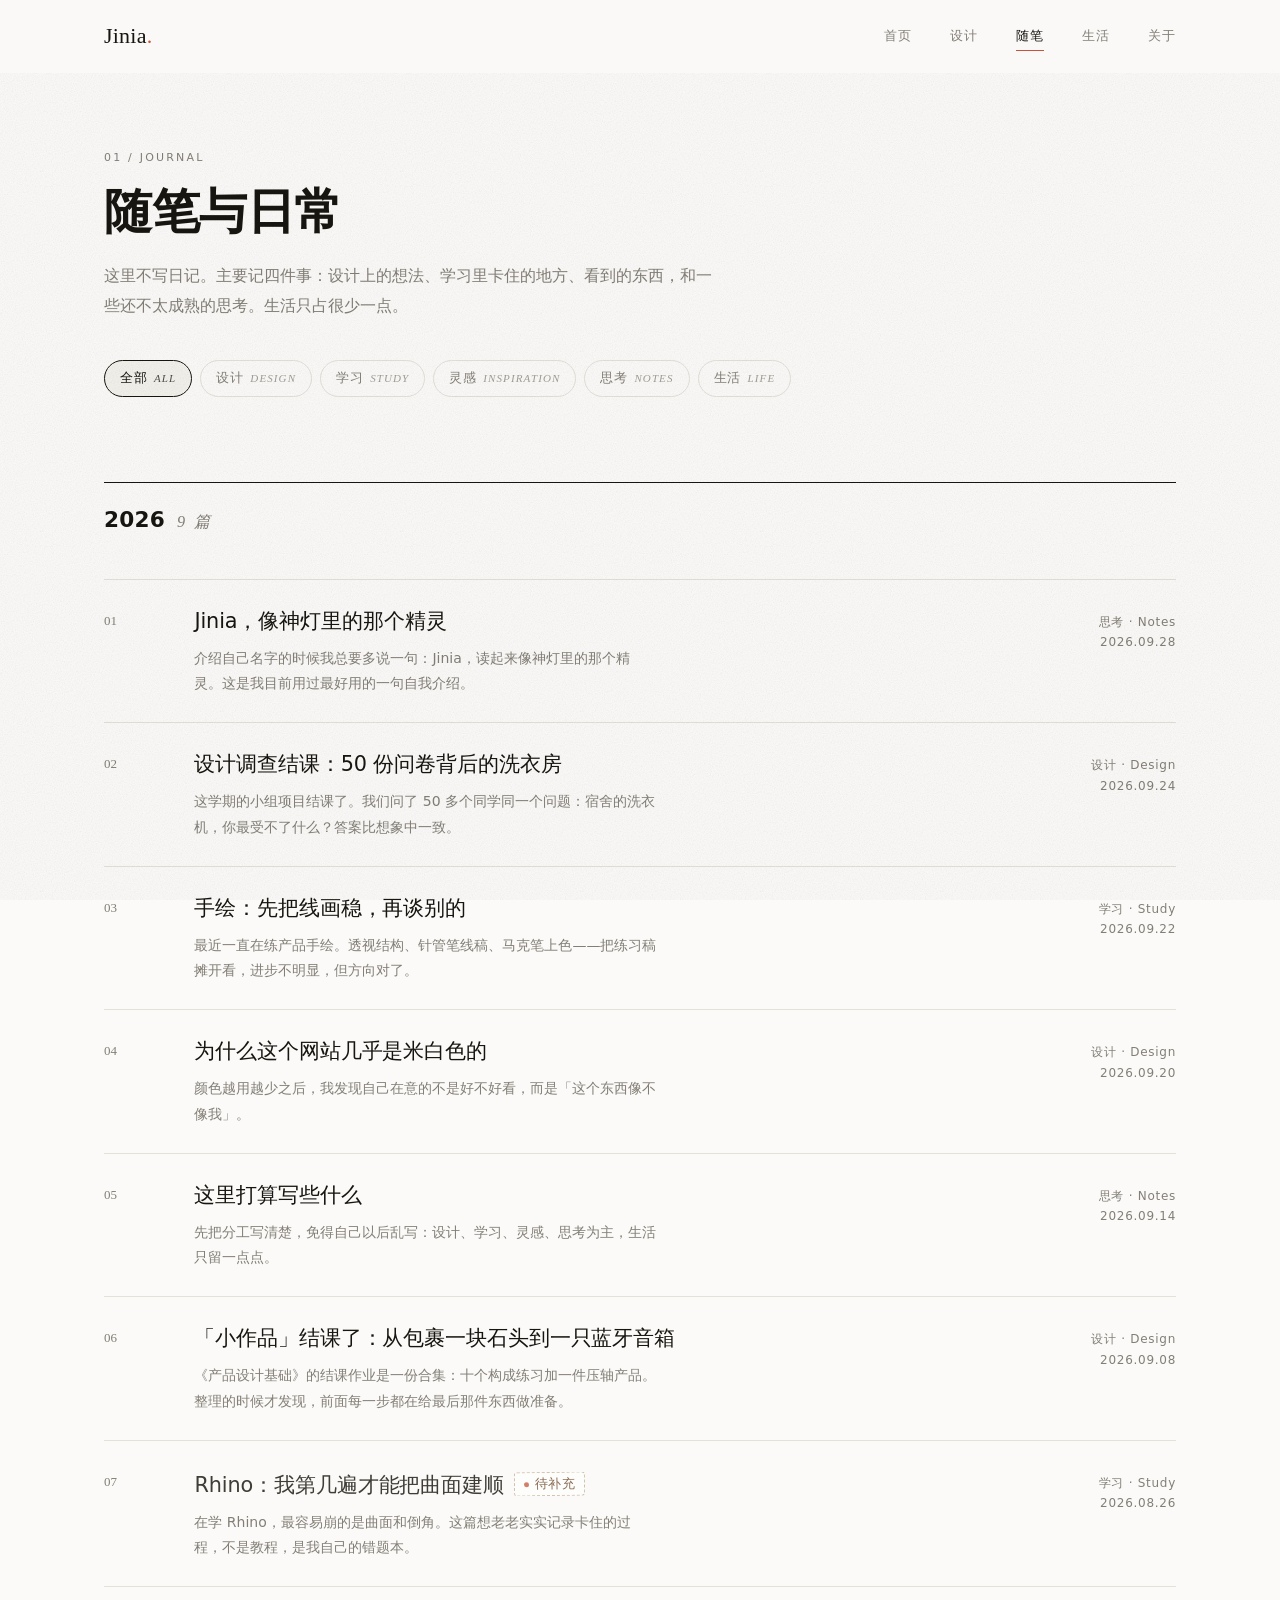
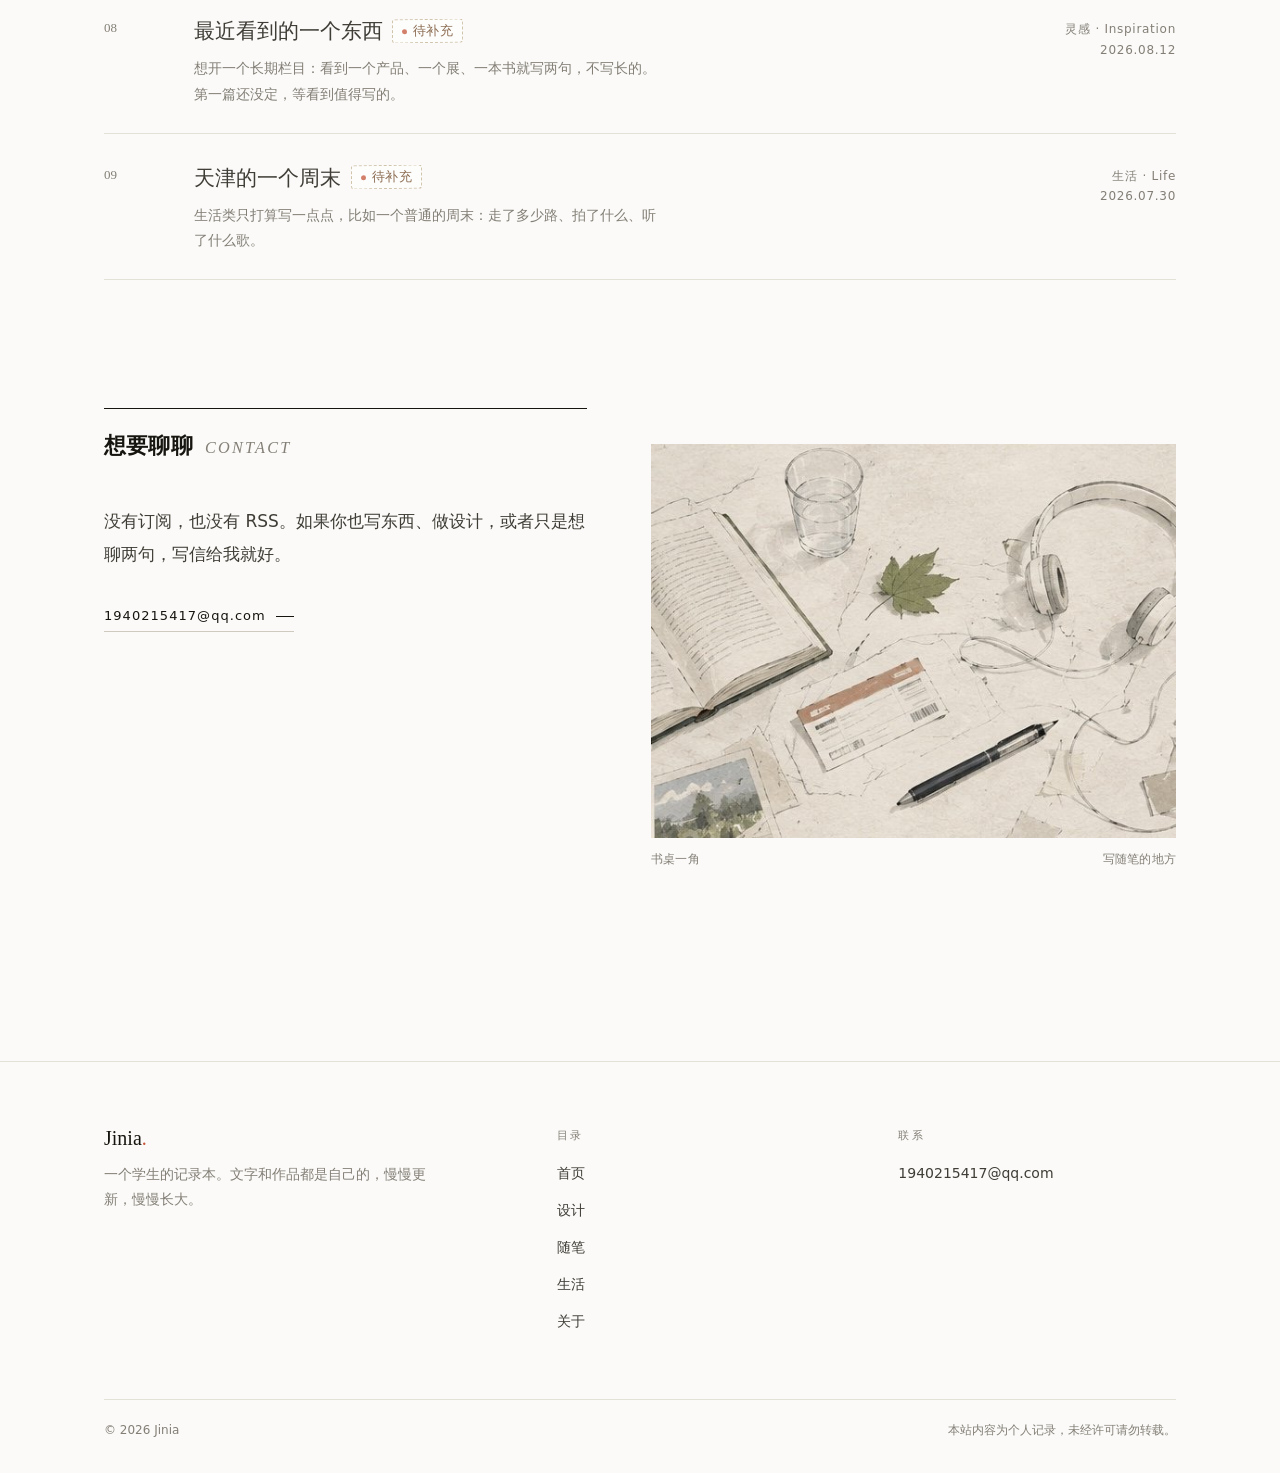
==== commit 699742d4: "四页留白处加入手绘风插画：首页引言区 / 设计页还在想栏 / 随笔页联系区 / 生活页还喜欢栏" ====
--- a/blog.html
+++ b/blog.html
@@ -54,14 +54,20 @@
     <div id="blogHost"></div>
   </div>
 
-  <section class="wrap sec">
-    <div class="sec__head">
-      <h2 class="sec__title">想要聊聊<span>Contact</span></h2>
+  <section class="wrap sec two">
+    <div>
+      <div class="sec__head">
+        <h2 class="sec__title">想要聊聊<span>Contact</span></h2>
+      </div>
+      <div class="stack">
+        <p class="lead">没有订阅，也没有 RSS。如果你也写东西、做设计，或者只是想聊两句，写信给我就好。</p>
+        <p><a class="tlink" data-mail href="#">1940215417@qq.com</a></p>
+      </div>
     </div>
-    <div class="stack">
-      <p class="lead">没有订阅，也没有 RSS。如果你也写东西、做设计，或者只是想聊两句，写信给我就好。</p>
-      <p><a class="tlink" data-mail href="#">1940215417@qq.com</a></p>
-    </div>
+    <figure class="deco" data-reveal>
+      <div class="frame frame--43"><img src="assets/img/deco/blog.jpg" alt="书桌一角：翻开的书、水杯、耳机和车票" loading="lazy"></div>
+      <figcaption class="cap"><b>书桌一角</b><span>写随笔的地方</span></figcaption>
+    </figure>
   </section>
 
 </main>
--- a/assets/css/style.css
+++ b/assets/css/style.css
@@ -33,6 +33,13 @@
   --hdr-h: 72px;
 
   --ease: cubic-bezier(0.22, 0.61, 0.36, 1);
+  /* 交互层：轻回弹的弹性缓动 + 统一时长（幅度克制，位移 2–3px、旋转 ≤1°） */
+  --ease-spring: cubic-bezier(0.34, 1.56, 0.64, 1);
+  --dur-fast: 0.18s;
+  --dur: 0.32s;
+  --dur-slow: 0.55s;
+  --lift: 3px;
+  --press: 1px;
 }
 
 /* ---------- 02 base ---------- */
@@ -61,6 +68,14 @@
 img, svg { display: block; max-width: 100%; }
 
 a { color: inherit; text-decoration: none; }
+
+/* 键盘焦点：全站统一的高对比焦点态，比浏览器默认更清楚
+   （鼠标点击不会触发，只有 Tab 走查时出现） */
+:focus-visible {
+  outline: 2px solid var(--accent);
+  outline-offset: 3px;
+  border-radius: 3px;
+}
 
 button {
   font: inherit;
@@ -153,17 +168,19 @@
   color: var(--ink);
   padding-bottom: 3px;
   border-bottom: 1px solid var(--line-2);
-  transition: border-color 0.3s var(--ease), color 0.3s var(--ease);
+  transition: border-color 0.3s var(--ease), color 0.3s var(--ease),
+    transform var(--dur) var(--ease-spring);
 }
 .tlink::after {
   content: "";
   width: 18px; height: 1px;
   background: currentColor;
   transform-origin: left;
-  transition: transform 0.35s var(--ease);
+  transition: transform var(--dur) var(--ease-spring);
 }
 .tlink:hover { border-color: var(--accent); color: var(--accent); }
 .tlink:hover::after { transform: scaleX(1.5); }
+.tlink:active { transform: translateY(var(--press)); }
 
 .tlink--quiet { color: var(--muted); border-bottom-color: transparent; }
 .tlink--quiet:hover { color: var(--accent); }
@@ -229,7 +246,9 @@
   margin-right: -10px;
   align-items: center;
   justify-content: center;
-}
+  transition: transform var(--dur) var(--ease-spring);
+}
+.burger:active { transform: scale(0.92); }
 .burger i {
   position: relative;
   display: block;
@@ -367,7 +386,7 @@
   grid-template-columns: minmax(0, 1fr) minmax(0, 1.06fr);
   gap: clamp(28px, 5vw, 76px);
   align-items: end;
-  padding-block: clamp(36px, 6vw, 84px) clamp(40px, 6vw, 76px);
+  padding-block: clamp(14px, 1.8vw, 24px) clamp(40px, 6vw, 76px);
 }
 .hero__text { padding-bottom: clamp(0px, 2vw, 20px); }
 .hero__title {
@@ -459,6 +478,23 @@
   text-transform: uppercase;
   color: var(--muted);
 }
+.band--fig {
+  display: grid;
+  grid-template-columns: minmax(0, 1fr) minmax(0, 0.8fr);
+  gap: clamp(28px, 5vw, 72px);
+  align-items: center;
+}
+.band__img { position: relative; }
+.band__img .frame { transform: rotate(1.2deg); }
+
+/* 装饰插画（手绘风，填空白栏位用） */
+.deco { margin: clamp(24px, 3vw, 36px) 0 0; }
+.deco .cap { margin-top: 12px; }
+
+@media (max-width: 880px) {
+  .band--fig { grid-template-columns: minmax(0, 1fr); }
+  .band--fig .band__img { max-width: 480px; }
+}
 
 /* ---------- 07 sections ---------- */
 .sec { padding-block: clamp(44px, 6vw, 88px); }
@@ -502,9 +538,10 @@
   align-items: start;
   padding-block: clamp(18px, 2.4vw, 26px);
   border-bottom: 1px solid var(--line);
-  transition: opacity 0.3s var(--ease);
-}
-.pitem:hover { opacity: 0.72; }
+  transition: opacity 0.3s var(--ease), transform var(--dur) var(--ease-spring);
+}
+.pitem:hover { opacity: 0.72; transform: translateX(3px); }
+.pitem:active { transform: translateX(1px) scale(0.998); }
 .pitem__n {
   font-family: var(--serif);
   font-size: 0.8125rem;
@@ -566,10 +603,19 @@
 }
 .wgrid--2 { grid-template-columns: repeat(2, minmax(0, 1fr)); }
 
-.wcard { display: block; }
-.wcard .frame { transition: background-color 0.4s var(--ease); }
+.wcard {
+  display: block;
+  transition: transform var(--dur) var(--ease-spring);
+}
+.wcard .frame {
+  transition: background-color 0.4s var(--ease),
+    transform var(--dur) var(--ease-spring);
+}
 .wcard .art { transition: transform 0.9s var(--ease); }
+.wcard:hover { transform: translateY(calc(var(--lift) * -1)); }
+.wcard:hover .frame { transform: rotate(-0.6deg); }
 .wcard:hover .art { transform: scale(1.035); }
+.wcard:active { transform: translateY(0) scale(0.996); }
 .wcard__idx {
   display: flex;
   align-items: baseline;
@@ -636,9 +682,14 @@
 .pgrid > .c9 { grid-column: span 9; }
 
 .ph { display: block; text-align: left; width: 100%; }
-.ph .frame { cursor: zoom-in; }
+.ph .frame {
+  cursor: zoom-in;
+  transition: transform var(--dur) var(--ease-spring);
+}
 .ph .art { transition: transform 0.9s var(--ease); }
+.ph:hover .frame { transform: rotate(0.5deg); }
 .ph:hover .art { transform: scale(1.04); }
+.ph:active .frame { transform: rotate(0.5deg) scale(0.992); }
 .ph__cap {
   margin-top: 9px;
   font-size: 0.75rem;
@@ -908,9 +959,15 @@
   color: var(--muted);
   border: 1px solid var(--line-2);
   border-radius: 50%;
-  transition: color 0.3s var(--ease), border-color 0.3s var(--ease);
-}
-.lb__x:hover { color: var(--accent); border-color: var(--accent); }
+  transition: color 0.3s var(--ease), border-color 0.3s var(--ease),
+    transform var(--dur) var(--ease-spring);
+}
+.lb__x:hover {
+  color: var(--accent);
+  border-color: var(--accent);
+  transform: rotate(90deg);
+}
+.lb__x:active { transform: rotate(90deg) scale(0.9); }
 
 /* ---------- 11.5 手写感 / 胶带 / 待补充 ---------- */
 .hand,
@@ -964,9 +1021,13 @@
   mask-image: linear-gradient(90deg, transparent, #000 7%, #000 93%, transparent);
   transform: rotate(-4deg);
   pointer-events: none;
+  transition: transform var(--dur) var(--ease-spring);
 }
 .tape--tl { top: -11px; left: 18px; }
 .tape--tr { top: -11px; right: 18px; transform: rotate(4deg); }
+/* 便签抬起时，胶带跟着翘一点，像真的被掀了一下 */
+.mcard:hover .tape--tl,
+.mcard:hover .tape--tr { transform: rotate(-7deg); }
 
 /* 图上的占位标记 */
 .frame__tag {
@@ -1018,7 +1079,7 @@
   border-radius: 999px;
   padding: 6px 15px;
   transition: color 0.3s var(--ease), border-color 0.3s var(--ease),
-    background-color 0.3s var(--ease);
+    background-color 0.3s var(--ease), transform var(--dur) var(--ease-spring);
 }
 .filters button i {
   font-family: var(--serif);
@@ -1028,7 +1089,12 @@
   text-transform: uppercase;
   opacity: 0.75;
 }
-.filters button:hover { color: var(--ink); border-color: var(--line-2); }
+.filters button:hover {
+  color: var(--ink);
+  border-color: var(--line-2);
+  transform: translateY(-1px);
+}
+.filters button:active { transform: translateY(1px) scale(0.98); }
 .filters button[aria-pressed="true"] {
   color: var(--ink);
   border-color: var(--ink);
@@ -1106,7 +1172,12 @@
   flex-direction: column;
   justify-content: space-between;
   gap: 18px;
-}
+  transition: transform var(--dur) var(--ease-spring),
+    background-color var(--dur) var(--ease);
+}
+/* 悬停时便签微微抬起，胶带也跟着翘一下 */
+.mcard:hover { transform: translateY(calc(var(--lift) * -1)) rotate(-0.4deg); }
+.mcard:active { transform: translateY(0) rotate(-0.4deg) scale(0.996); }
 .mcard p:first-child {
   font-family: var(--hand);
   font-size: 1rem;
@@ -1218,15 +1289,33 @@
   grid-template-columns: repeat(3, minmax(0, 1fr));
   gap: clamp(16px, 2.4vw, 30px);
 }
+.gitem { transition: transform var(--dur) var(--ease-spring); }
+.gitem:hover { transform: translateY(calc(var(--lift) * -1)) rotate(0.4deg); }
+.gitem:active { transform: translateY(0) scale(0.997); }
 .gitem .cap { justify-content: flex-start; gap: 10px; align-items: center; }
 
 /* ---------- 12 motion & responsive ---------- */
+/* 入场：轻微缩放弹入（scale 0.99 → 1），不是纯淡入 */
 .js [data-reveal] {
   opacity: 0;
-  transform: translateY(16px);
-  transition: opacity 0.8s var(--ease), transform 0.8s var(--ease);
+  transform: translateY(14px) scale(0.99);
+  transition: opacity var(--dur-slow) var(--ease),
+    transform var(--dur-slow) var(--ease-spring);
 }
 .js [data-reveal].is-in { opacity: 1; transform: none; }
+
+/* 子项错峰弹入：class 由脚本在运行时加，所以脚本没跑时内容照常可见。
+   这里用 animation（而非 transition）来做，是为了不抢占 transform，
+   否则会和卡片的悬停抬起 / 轻微旋转打架 */
+.js .rv {
+  animation: rvPop var(--dur-slow) var(--ease-spring) backwards paused;
+}
+.js .rv.is-in { animation-play-state: running; }
+
+@keyframes rvPop {
+  from { opacity: 0; transform: translateY(12px) scale(0.985); }
+  to { opacity: 1; transform: none; }
+}
 
 @media (max-width: 980px) {
   .hero { grid-template-columns: minmax(0, 1fr); gap: 32px; align-items: start; }
@@ -1270,5 +1359,19 @@
     animation-duration: 0.001ms !important;
     transition-duration: 0.001ms !important;
   }
-  .js [data-reveal] { opacity: 1; transform: none; }
-}
+  .js [data-reveal],
+  .js .rv { opacity: 1; transform: none; }
+  .js .rv { animation: none !important; }
+  /* 关掉所有悬停/按下的位移与旋转，只保留颜色反馈 */
+  .wcard:hover, .wcard:active,
+  .wcard:hover .frame,
+  .ph:hover .frame, .ph:active .frame,
+  .mcard:hover, .mcard:active,
+  .mcard:hover .tape--tl, .mcard:hover .tape--tr,
+  .gitem:hover, .gitem:active,
+  .pitem:hover, .pitem:active,
+  .filters button:hover, .filters button:active,
+  .tlink:active, .burger:active,
+  .lb__x:hover, .lb__x:active { transform: none; }
+  .tlink:hover::after { transform: none; }
+}
